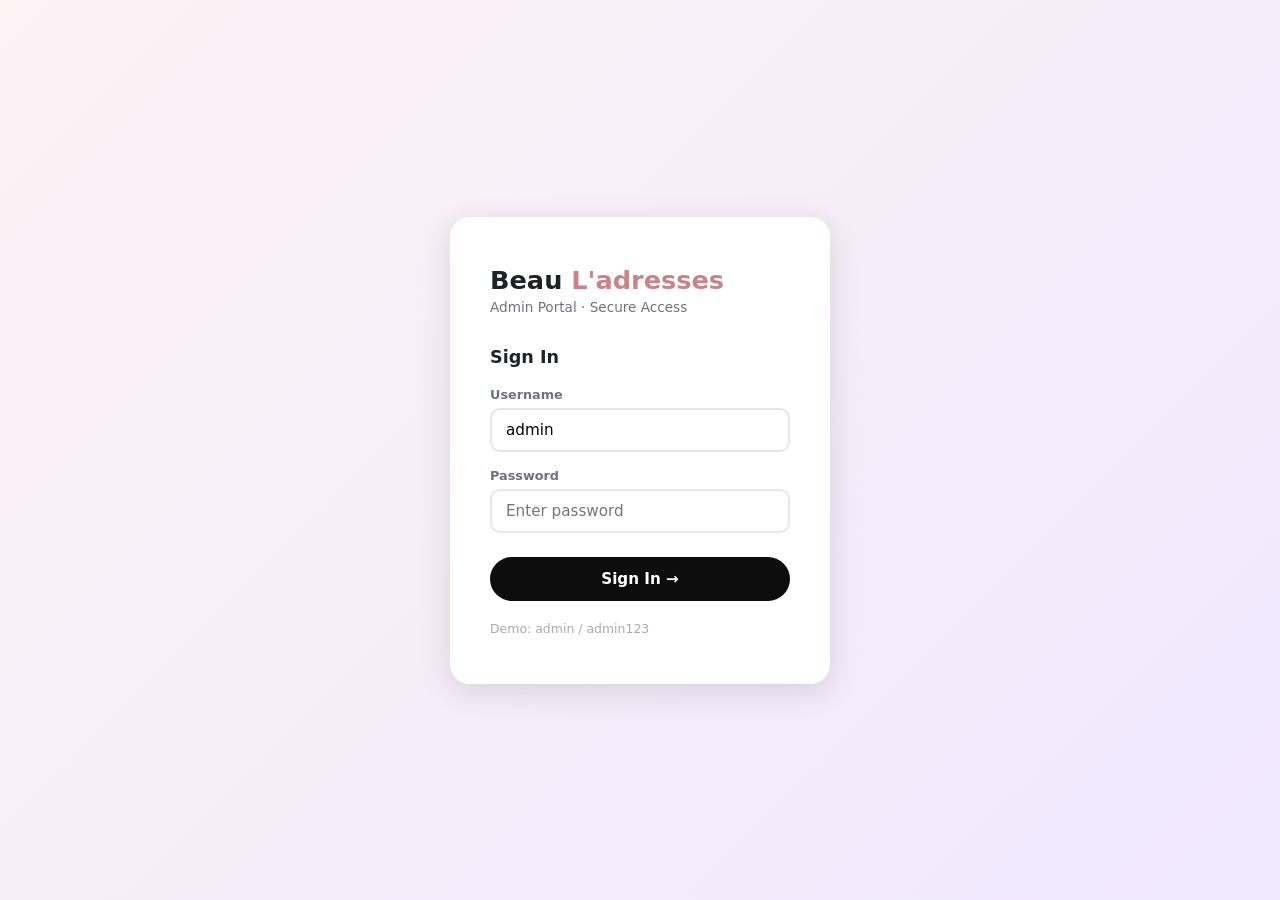
==== admin/index.html @ cbc6206e "Add Settings panel, CSV export, order search, low stock banner, change password" ====
<!DOCTYPE html>
<html lang="en">
<head>
  <meta charset="UTF-8"/>
  <meta name="viewport" content="width=device-width, initial-scale=1.0"/>
  <title>Admin Portal — Beau L'adresses</title>
  <link rel="stylesheet" href="css/admin.css"/>
</head>
<body>

<!-- ═══ LOGIN SCREEN ═════════════════════════════════════════════ -->
<div class="login-screen" id="loginScreen">
  <div class="login-card">
    <div class="login-logo">Beau <span>L'adresses</span></div>
    <div class="login-sub">Admin Portal · Secure Access</div>
    <h2>Sign In</h2>
    <div class="form-row">
      <label>Username</label>
      <input type="text" id="loginUser" placeholder="admin" value="admin"/>
    </div>
    <div class="form-row">
      <label>Password</label>
      <input type="password" id="loginPass" placeholder="Enter password" onkeydown="if(event.key==='Enter')doLogin()"/>
    </div>
    <button class="btn-login" onclick="doLogin()">Sign In →</button>
    <p class="login-err" id="loginErr">❌ Invalid credentials. Try again.</p>
    <p style="margin-top:20px;font-size:.78rem;color:#aaa;">Demo: admin / admin123</p>
  </div>
</div>

<!-- ═══ ADMIN LAYOUT ══════════════════════════════════════════════ -->
<div class="admin-layout" id="adminLayout">

  <!-- Sidebar -->
  <aside class="sidebar">
    <div class="sidebar-logo">
      <span class="text">Beau <span>L'adresses</span></span>
      <span class="admin-badge text">Admin Portal</span>
    </div>
    <nav class="sidebar-nav">
      <div class="nav-item active" data-panel="dashboard" onclick="switchPanel('dashboard',this)">
        <span class="nav-icon">📊</span><span>Dashboard</span>
      </div>
      <div class="nav-item" data-panel="analytics" onclick="switchPanel('analytics',this)">
        <span class="nav-icon">📈</span><span>Analytics</span>
      </div>
      <div class="nav-item" data-panel="collections" onclick="switchPanel('collections',this)">
        <span class="nav-icon">🗂️</span><span>Collections</span>
      </div>
      <div class="nav-item" data-panel="products" onclick="switchPanel('products',this)">
        <span class="nav-icon">👗</span><span>Products</span>
      </div>
      <div class="nav-item" data-panel="stock" onclick="switchPanel('stock',this)">
        <span class="nav-icon">📦</span><span>Stock Manager</span>
      </div>
      <div class="nav-item" data-panel="orders" onclick="switchPanel('orders',this)">
        <span class="nav-icon">🧾</span><span>Orders</span>
      </div>
      <div class="nav-item" data-panel="customers" onclick="switchPanel('customers',this)">
        <span class="nav-icon">👥</span><span>Customers</span>
      </div>
      <div class="nav-item" data-panel="settings" onclick="switchPanel('settings',this)">
        <span class="nav-icon">⚙️</span><span>Settings</span>
      </div>
    </nav>
    <div class="sidebar-footer">
      <a href="../store/index.html" target="_blank"><span>🛍️</span><span class="text"> View Store</span></a>
      <br/><br/>
      <a href="#" onclick="doLogout()"><span>🚪</span><span class="text"> Log Out</span></a>
    </div>
  </aside>

  <!-- Main Content -->
  <main class="main-content">

    <!-- ── DASHBOARD ── -->
    <div class="section-panel active" id="panel-dashboard">
      <div class="page-header">
        <div>
          <h1>Dashboard</h1>
          <p>Welcome back! Here's what's happening today.</p>
        </div>
        <span id="dashDate" style="font-size:.85rem;color:#888;"></span>
      </div>
      <div id="dashLowStockBanner"></div>
      <div class="stats-grid" id="statsGrid"></div>
      <div style="display:grid;grid-template-columns:1fr 1fr;gap:24px;">
        <div class="card">
          <div class="card-header"><h2>Recent Orders</h2></div>
          <div class="card-body" id="recentOrdersList"></div>
        </div>
        <div class="card">
          <div class="card-header"><h2>Low / Out of Stock Alert</h2></div>
          <div class="card-body" id="lowStockList"></div>
        </div>
      </div>
    </div>

    <!-- ── COLLECTIONS ── -->
    <div class="section-panel" id="panel-collections">
      <div class="page-header">
        <div>
          <h1>Collections</h1>
          <p>Manage your curated collections.</p>
        </div>
        <button class="btn btn-primary" onclick="openAddCollectionModal()">+ New Collection</button>
      </div>
      <div class="col-grid" id="collectionsAdminGrid"></div>
    </div>

    <!-- ── PRODUCTS ── -->
    <div class="section-panel" id="panel-products">
      <div class="page-header">
        <div>
          <h1>Products</h1>
          <p>Manage all items in your store.</p>
        </div>
        <button class="btn btn-primary" onclick="openAddProductModal()">+ Add Product</button>
      </div>
      <div class="card">
        <div class="card-header">
          <h2>All Products</h2>
          <div style="display:flex;gap:8px;align-items:center;">
            <select id="productFilterCol" onchange="renderProductsTable()" style="padding:7px 10px;border:1px solid var(--border);border-radius:7px;font-size:.85rem;">
              <option value="all">All Collections</option>
            </select>
            <input type="text" id="productSearch" oninput="renderProductsTable()" placeholder="Search…" style="padding:7px 12px;border:1px solid var(--border);border-radius:7px;font-size:.85rem;width:160px;"/>
          </div>
        </div>
        <div class="card-body" style="padding:0;">
          <table>
            <thead><tr>
              <th>Image</th><th>Name</th><th>Collection</th><th>Price</th><th>Stock</th><th>Status</th><th>Actions</th>
            </tr></thead>
            <tbody id="productsTableBody"></tbody>
          </table>
        </div>
      </div>
    </div>

    <!-- ── STOCK MANAGER ── -->
    <div class="section-panel" id="panel-stock">
      <div class="page-header">
        <div>
          <h1>Stock Manager</h1>
          <p>Update stock levels or remove out-of-stock items.</p>
        </div>
        <button class="btn btn-danger" onclick="removeAllOutOfStock()">🗑 Remove All Out-of-Stock</button>
      </div>
      <div class="card" style="margin-bottom:20px;">
        <div class="card-header"><h2>⚠️ Out of Stock Items</h2></div>
        <div class="card-body" style="padding:0;">
          <table>
            <thead><tr><th>Image</th><th>Name</th><th>Collection</th><th>Price</th><th>Action</th></tr></thead>
            <tbody id="oosTableBody"></tbody>
          </table>
        </div>
      </div>
      <div class="card">
        <div class="card-header"><h2>All Stock Levels</h2></div>
        <div class="card-body" style="padding:0;">
          <table>
            <thead><tr><th>Name</th><th>Collection</th><th>Stock</th><th>Status</th><th>Update</th></tr></thead>
            <tbody id="stockTableBody"></tbody>
          </table>
        </div>
      </div>
    </div>

    <!-- ── ANALYTICS ── -->
    <div class="section-panel" id="panel-analytics">
      <div class="page-header">
        <div><h1>Analytics</h1><p>Track your store performance.</p></div>
      </div>
      <!-- Revenue summary cards -->
      <div class="stats-grid" id="analyticsStats"></div>
      <div style="display:grid;grid-template-columns:1fr 1fr;gap:24px;margin-bottom:24px;">
        <!-- Revenue bar chart -->
        <div class="card">
          <div class="card-header"><h2>📅 Revenue by Collection</h2></div>
          <div class="card-body">
            <div id="revenueChart" style="width:100%;"></div>
          </div>
        </div>
        <!-- Payment method pie -->
        <div class="card">
          <div class="card-header"><h2>💳 Payment Methods</h2></div>
          <div class="card-body">
            <div id="paymentChart" style="display:flex;flex-direction:column;gap:10px;"></div>
          </div>
        </div>
      </div>
      <!-- Top products -->
      <div class="card">
        <div class="card-header"><h2>🏆 Top Selling Products</h2></div>
        <div class="card-body" style="padding:0;">
          <table>
            <thead><tr><th>Image</th><th>Product</th><th>Collection</th><th>Units Sold</th><th>Revenue</th><th>Rank</th></tr></thead>
            <tbody id="topProductsBody"></tbody>
          </table>
        </div>
      </div>
    </div>

    <!-- ── ORDERS ── -->
    <div class="section-panel" id="panel-orders">
      <div class="page-header">
        <div><h1>Orders</h1><p>Manage and update order statuses.</p></div>
        <div style="display:flex;gap:8px;align-items:center;flex-wrap:wrap;">
          <input type="text" id="orderSearch" oninput="renderOrdersTable()" placeholder="Search by name, phone, Order ID…" style="padding:7px 12px;border:1px solid var(--border);border-radius:7px;font-size:.85rem;width:220px;"/>
          <select id="orderStatusFilter" onchange="renderOrdersTable()" style="padding:7px 12px;border:1px solid var(--border);border-radius:7px;font-size:.85rem;">
            <option value="all">All Statuses</option>
            <option value="Confirmed">Confirmed</option>
            <option value="Processing">Processing</option>
            <option value="Shipped">Shipped</option>
            <option value="Delivered">Delivered</option>
            <option value="Cancelled">Cancelled</option>
          </select>
          <button class="btn btn-success btn-sm" onclick="exportOrdersCSV()" style="white-space:nowrap;">⬇ Export CSV</button>
        </div>
      </div>
      <!-- Order status summary -->
      <div id="orderStatusCards" style="display:grid;grid-template-columns:repeat(5,1fr);gap:12px;margin-bottom:24px;"></div>
      <div class="card">
        <div class="card-header">
          <h2>Order History</h2>
          <span id="orderCount" style="font-size:.82rem;color:var(--muted);"></span>
        </div>
        <div class="card-body" style="padding:0;">
          <table>
            <thead><tr><th>Order ID</th><th>Customer</th><th>Date</th><th>Items</th><th>Payment</th><th>Total</th><th>Status</th><th>Actions</th></tr></thead>
            <tbody id="ordersTableBody"></tbody>
          </table>
        </div>
      </div>
    </div>

    <!-- ── CUSTOMERS ── -->
    <div class="section-panel" id="panel-customers">
      <div class="page-header">
        <div><h1>Customers</h1><p>All customers who have placed orders.</p></div>
      </div>
      <!-- Customer stats -->
      <div style="display:grid;grid-template-columns:repeat(3,1fr);gap:16px;margin-bottom:24px;" id="customerStats"></div>
      <div class="card">
        <div class="card-header">
          <h2>Customer List</h2>
          <input type="text" id="customerSearch" oninput="renderCustomers()" placeholder="Search by name or email…" style="padding:7px 12px;border:1px solid var(--border);border-radius:7px;font-size:.85rem;width:220px;"/>
        </div>
        <div class="card-body" style="padding:0;">
          <table>
            <thead><tr><th>Name</th><th>Email</th><th>Phone</th><th>City</th><th>Orders</th><th>Total Spent</th><th>Last Order</th></tr></thead>
            <tbody id="customersTableBody"></tbody>
          </table>
        </div>
      </div>
    </div>

    <!-- ── SETTINGS ── -->
    <div class="section-panel" id="panel-settings">
      <div class="page-header">
        <div><h1>Settings</h1><p>Manage your store configuration and account.</p></div>
      </div>

      <!-- Low Stock Alert Banner -->
      <div id="settingsLowStockBanner"></div>

      <div style="display:grid;grid-template-columns:1fr 1fr;gap:24px;">

        <!-- Store Info -->
        <div class="card">
          <div class="card-header"><h2>🏪 Store Information</h2></div>
          <div class="card-body">
            <div class="fld"><label>Store Name</label><input type="text" id="setStoreName" placeholder="Beau L'adresses"/></div>
            <div class="fld"><label>Store Tagline</label><input type="text" id="setTagline" placeholder="Curated fashion for the modern woman"/></div>
            <div class="fld"><label>Contact Email</label><input type="email" id="setEmail" placeholder="hello@beauladresses.com"/></div>
            <div class="fld"><label>Contact Phone</label><input type="tel" id="setPhone" placeholder="+91 98765 43210"/></div>
            <div class="fld"><label>Location / City</label><input type="text" id="setCity" placeholder="Mumbai, India"/></div>
            <button class="btn btn-primary" onclick="saveStoreSettings()" style="width:100%;margin-top:4px;">💾 Save Store Info</button>
          </div>
        </div>

        <!-- Payment Settings -->
        <div class="card">
          <div class="card-header"><h2>💳 Payment Settings</h2></div>
          <div class="card-body">
            <div class="fld"><label>UPI ID</label><input type="text" id="setUpiId" placeholder="yourname@upi"/></div>
            <div class="fld"><label>UPI Display Name</label><input type="text" id="setUpiName" placeholder="Beau Ladresses"/></div>
            <div class="fld" style="margin-top:8px;">
              <label>Current QR Preview</label>
              <div style="text-align:center;margin-top:8px;">
                <div style="background:#fff;border:2px solid var(--border);border-radius:10px;padding:12px;display:inline-block;">
                  <img id="settingsQR" src="" style="width:140px;height:140px;" alt="UPI QR"/>
                </div>
                <p style="font-size:.75rem;color:var(--muted);margin-top:6px;">QR updates when you save</p>
              </div>
            </div>
            <button class="btn btn-primary" onclick="savePaymentSettings()" style="width:100%;margin-top:4px;">💾 Save Payment Info</button>
          </div>
        </div>

        <!-- Change Password -->
        <div class="card">
          <div class="card-header"><h2>🔐 Change Password</h2></div>
          <div class="card-body">
            <div class="fld"><label>Current Password</label><input type="password" id="setPwdCurrent" placeholder="Enter current password"/></div>
            <div class="fld"><label>New Password</label><input type="password" id="setPwdNew" placeholder="Enter new password (min 6 chars)"/></div>
            <div class="fld"><label>Confirm New Password</label><input type="password" id="setPwdConfirm" placeholder="Repeat new password"/></div>
            <button class="btn btn-primary" onclick="changePassword()" style="width:100%;margin-top:4px;">🔐 Update Password</button>
          </div>
        </div>

        <!-- Danger Zone -->
        <div class="card" style="border:2px solid #fee2e2;">
          <div class="card-header" style="background:#fff5f5;"><h2 style="color:#dc2626;">⚠️ Danger Zone</h2></div>
          <div class="card-body">
            <p style="font-size:.88rem;color:#555;margin-bottom:16px;line-height:1.6;">These actions are permanent and cannot be undone. Use with caution.</p>
            <div style="display:flex;flex-direction:column;gap:10px;">
              <button class="btn btn-danger" style="width:100%;justify-content:center;" onclick="confirmClearOrders()">🗑 Clear All Orders</button>
              <button class="btn btn-danger" style="width:100%;justify-content:center;" onclick="confirmResetStore()">⚡ Reset Entire Store Data</button>
            </div>
          </div>
        </div>

      </div>
    </div>

  </main>
</div>

<!-- ═══ MODALS ════════════════════════════════════════════════════ -->

<!-- Add/Edit Collection Modal -->
<div class="modal-backdrop" id="collectionModal">
  <div class="modal-panel">
    <div class="modal-head">
      <h3 id="colModalTitle">New Collection</h3>
      <button onclick="closeModal('collectionModal')" style="font-size:1.4rem;">✕</button>
    </div>
    <div class="modal-body">
      <input type="hidden" id="colId"/>
      <div class="fld"><label>Collection Name *</label><input type="text" id="colName" placeholder="e.g. Winter Warmth"/></div>
      <div class="fld"><label>Description *</label><textarea id="colDesc" placeholder="Brief description of this collection…"></textarea></div>
      <div class="fld"><label>Cover Image URL *</label><input type="url" id="colImg" placeholder="https://images.unsplash.com/…"/></div>
      <div id="colImgPreview" style="margin-top:8px;display:none;"><img style="width:100%;height:160px;object-fit:cover;border-radius:8px;" id="colImgPreviewImg"/></div>
    </div>
    <div class="modal-foot">
      <button class="btn" onclick="closeModal('collectionModal')">Cancel</button>
      <button class="btn btn-primary" onclick="saveCollection()">Save Collection</button>
    </div>
  </div>
</div>

<!-- Add/Edit Product Modal -->
<div class="modal-backdrop" id="productModal">
  <div class="modal-panel">
    <div class="modal-head">
      <h3 id="prodModalTitle">Add Product</h3>
      <button onclick="closeModal('productModal')" style="font-size:1.4rem;">✕</button>
    </div>
    <div class="modal-body">
      <input type="hidden" id="prodId"/>
      <div style="display:grid;grid-template-columns:1fr 1fr;gap:12px;">
        <div class="fld"><label>Product Name *</label><input type="text" id="prodName"/></div>
        <div class="fld"><label>Collection *</label><select id="prodCollection"></select></div>
      </div>
      <div class="fld"><label>Description</label><textarea id="prodDesc"></textarea></div>
      <div style="display:grid;grid-template-columns:1fr 1fr;gap:12px;">
        <div class="fld"><label>Price (₹) *</label><input type="number" id="prodPrice" placeholder="e.g. 2999"/></div>
        <div class="fld"><label>Stock Qty *</label><input type="number" id="prodStock" placeholder="e.g. 10"/></div>
      </div>
      <div class="fld"><label>Image URL *</label><input type="url" id="prodImg" placeholder="https://…" oninput="previewProdImg()"/></div>
      <div id="prodImgPreview" style="display:none;margin-top:4px;"><img id="prodImgPreviewImg" style="width:100%;height:140px;object-fit:cover;border-radius:8px;"/></div>
      <div class="fld"><label>Available Sizes (comma-separated)</label><input type="text" id="prodSizes" placeholder="XS,S,M,L,XL"/></div>
    </div>
    <div class="modal-foot">
      <button class="btn" onclick="closeModal('productModal')">Cancel</button>
      <button class="btn btn-primary" onclick="saveProduct()">Save Product</button>
    </div>
  </div>
</div>

<!-- Order Detail Modal -->
<div class="modal-backdrop" id="orderDetailModal">
  <div class="modal-panel" style="max-width:600px;">
    <div class="modal-head">
      <h3>📋 Order Details</h3>
      <button onclick="closeModal('orderDetailModal')" style="font-size:1.4rem;">✕</button>
    </div>
    <div class="modal-body" id="orderDetailBody"></div>
    <div class="modal-foot">
      <div style="display:flex;gap:8px;align-items:center;flex:1;">
        <label style="font-size:.85rem;font-weight:600;">Update Status:</label>
        <select id="orderDetailStatusSel" style="padding:7px 10px;border:1px solid var(--border);border-radius:7px;font-size:.85rem;flex:1;"></select>
        <button class="btn btn-primary btn-sm" onclick="applyOrderDetailStatus()">✅ Update</button>
      </div>
      <button class="btn btn-sm" onclick="closeModal('orderDetailModal')" style="margin-left:8px;">Close</button>
    </div>
  </div>
</div>

<!-- Confirm Delete Modal -->
<div class="modal-backdrop" id="confirmModal">
  <div class="modal-panel" style="max-width:420px;">
    <div class="modal-head"><h3 id="confirmTitle">Confirm Action</h3><button onclick="closeModal('confirmModal')" style="font-size:1.4rem;">✕</button></div>
    <div class="modal-body"><p id="confirmMsg" style="color:#555;font-size:.95rem;line-height:1.6;"></p></div>
    <div class="modal-foot">
      <button class="btn" onclick="closeModal('confirmModal')">Cancel</button>
      <button class="btn btn-danger" id="confirmActionBtn">Confirm</button>
    </div>
  </div>
</div>

<!-- Toast -->
<div class="toast" id="adminToast"></div>

<script src="../store/js/data.js"></script>
<script src="js/admin.js"></script>
</body>
</html>
---- admin/css/admin.css ----
/* ─── Admin Portal Styles ──────────────────────────────────── */
*, *::before, *::after { box-sizing: border-box; margin: 0; padding: 0; }
:root {
  --sidebar-w: 240px;
  --black: #0d0d0d;
  --white: #ffffff;
  --bg: #f4f5f7;
  --surface: #ffffff;
  --pink: #e8b4b8;
  --pink-dark: #c9848a;
  --green: #16a34a;
  --red: #dc2626;
  --orange: #d97706;
  --blue: #2563eb;
  --border: #e5e7eb;
  --text: #1f2328;
  --muted: #6b7280;
  --font: 'Segoe UI', system-ui, sans-serif;
  --radius: 10px;
  --shadow: 0 1px 6px rgba(0,0,0,.08);
}
body { font-family: var(--font); background: var(--bg); color: var(--text); min-height: 100vh; }
a { text-decoration: none; color: inherit; }
button { cursor: pointer; font-family: var(--font); border: none; background: none; }
input, select, textarea { font-family: var(--font); }

/* ─── Login Screen ──────────────────────────────────────────── */
.login-screen { display: flex; align-items: center; justify-content: center; min-height: 100vh; background: linear-gradient(135deg, #fdf2f4 0%, #f0e8ff 100%); }
.login-card { background: var(--white); border-radius: 20px; padding: 48px 40px; width: 380px; box-shadow: 0 8px 32px rgba(0,0,0,.12); }
.login-logo { font-size: 1.6rem; font-weight: 800; margin-bottom: 4px; }
.login-logo span { color: var(--pink-dark); }
.login-sub { color: var(--muted); font-size: .85rem; margin-bottom: 32px; }
.login-card h2 { font-size: 1.1rem; font-weight: 700; margin-bottom: 20px; }
.form-row { margin-bottom: 16px; }
.form-row label { display: block; font-size: .8rem; font-weight: 600; margin-bottom: 6px; color: var(--muted); }
.form-row input { width: 100%; padding: 11px 14px; border: 2px solid var(--border); border-radius: var(--radius); font-size: .95rem; transition: border-color .2s; }
.form-row input:focus { outline: none; border-color: var(--black); }
.btn-login { width: 100%; padding: 13px; background: var(--black); color: #fff; border-radius: 50px; font-size: .95rem; font-weight: 700; margin-top: 8px; transition: background .2s; }
.btn-login:hover { background: #333; }
.login-err { color: var(--red); font-size: .82rem; margin-top: 10px; display: none; }

/* ─── Layout ─────────────────────────────────────────────────── */
.admin-layout { display: none; min-height: 100vh; }
.admin-layout.visible { display: flex; }

/* ─── Sidebar ────────────────────────────────────────────────── */
.sidebar { width: var(--sidebar-w); background: var(--black); display: flex; flex-direction: column; position: fixed; top: 0; left: 0; height: 100vh; z-index: 100; }
.sidebar-logo { padding: 24px 20px 20px; font-size: 1.1rem; font-weight: 800; color: var(--white); border-bottom: 1px solid #222; }
.sidebar-logo span { color: var(--pink); }
.sidebar-logo .admin-badge { display: block; font-size: .68rem; font-weight: 600; color: var(--pink); letter-spacing: 1.5px; text-transform: uppercase; margin-top: 2px; }
.sidebar-nav { flex: 1; padding: 16px 0; }
.nav-item { display: flex; align-items: center; gap: 12px; padding: 13px 20px; font-size: .88rem; font-weight: 500; color: #aaa; cursor: pointer; transition: all .15s; border-left: 3px solid transparent; }
.nav-item:hover { background: #1a1a1a; color: var(--white); }
.nav-item.active { background: #1a1a1a; color: var(--white); border-left-color: var(--pink); }
.nav-item .nav-icon { font-size: 1.1rem; width: 22px; text-align: center; }
.sidebar-footer { padding: 16px 20px; border-top: 1px solid #222; }
.sidebar-footer a { color: #888; font-size: .82rem; display: flex; align-items: center; gap: 8px; }
.sidebar-footer a:hover { color: var(--pink); }

/* ─── Main Content ───────────────────────────────────────────── */
.main-content { margin-left: var(--sidebar-w); flex: 1; padding: 32px; }
.page-header { display: flex; align-items: center; justify-content: space-between; margin-bottom: 28px; }
.page-header h1 { font-size: 1.5rem; font-weight: 800; }
.page-header p { color: var(--muted); font-size: .88rem; margin-top: 2px; }

/* ─── Stats Cards ────────────────────────────────────────────── */
.stats-grid { display: grid; grid-template-columns: repeat(4, 1fr); gap: 16px; margin-bottom: 28px; }
.stat-card { background: var(--surface); border-radius: var(--radius); padding: 20px; box-shadow: var(--shadow); display: flex; align-items: center; gap: 16px; }
.stat-icon { font-size: 2rem; width: 52px; height: 52px; border-radius: 12px; display: flex; align-items: center; justify-content: center; }
.stat-icon.pink { background: #fce7f3; }
.stat-icon.green { background: #dcfce7; }
.stat-icon.orange { background: #fef3c7; }
.stat-icon.red { background: #fee2e2; }
.stat-value { font-size: 1.6rem; font-weight: 800; line-height: 1; }
.stat-label { font-size: .8rem; color: var(--muted); margin-top: 2px; }

/* ─── Cards & Tables ─────────────────────────────────────────── */
.card { background: var(--surface); border-radius: var(--radius); box-shadow: var(--shadow); overflow: hidden; margin-bottom: 24px; }
.card-header { display: flex; align-items: center; justify-content: space-between; padding: 18px 22px; border-bottom: 1px solid var(--border); }
.card-header h2 { font-size: 1rem; font-weight: 700; }
.card-body { padding: 20px 22px; }
table { width: 100%; border-collapse: collapse; font-size: .88rem; }
th { text-align: left; padding: 10px 12px; font-size: .75rem; font-weight: 700; color: var(--muted); text-transform: uppercase; letter-spacing: .5px; border-bottom: 2px solid var(--border); }
td { padding: 12px 12px; border-bottom: 1px solid var(--border); vertical-align: middle; }
tr:last-child td { border-bottom: none; }
tr:hover td { background: var(--bg); }
.product-thumb { width: 44px; height: 44px; border-radius: 8px; object-fit: cover; }

/* ─── Badges ─────────────────────────────────────────────────── */
.badge { display: inline-block; padding: 3px 10px; border-radius: 50px; font-size: .72rem; font-weight: 700; }
.badge-green { background: #dcfce7; color: #15803d; }
.badge-red { background: #fee2e2; color: #b91c1c; }
.badge-orange { background: #fef3c7; color: #92400e; }
.badge-blue { background: #dbeafe; color: #1d4ed8; }

/* ─── Buttons ────────────────────────────────────────────────── */
.btn { display: inline-flex; align-items: center; gap: 6px; padding: 9px 18px; border-radius: 8px; font-size: .85rem; font-weight: 600; transition: all .15s; cursor: pointer; }
.btn-primary { background: var(--black); color: var(--white); }
.btn-primary:hover { background: #333; }
.btn-danger { background: #fee2e2; color: var(--red); }
.btn-danger:hover { background: var(--red); color: #fff; }
.btn-success { background: #dcfce7; color: var(--green); }
.btn-success:hover { background: var(--green); color: #fff; }
.btn-sm { padding: 5px 12px; font-size: .78rem; }
.btn-icon { padding: 7px; border-radius: 7px; }

/* ─── Modal ──────────────────────────────────────────────────── */
.modal-backdrop { position: fixed; inset: 0; background: rgba(0,0,0,.5); z-index: 1000; display: none; align-items: center; justify-content: center; padding: 20px; }
.modal-backdrop.open { display: flex; }
.modal-panel { background: var(--white); border-radius: 16px; width: 540px; max-width: 100%; max-height: 90vh; overflow-y: auto; }
.modal-head { display: flex; align-items: center; justify-content: space-between; padding: 20px 24px; border-bottom: 1px solid var(--border); }
.modal-head h3 { font-size: 1.05rem; font-weight: 700; }
.modal-body { padding: 24px; }
.modal-foot { padding: 16px 24px; border-top: 1px solid var(--border); display: flex; gap: 10px; justify-content: flex-end; }
.fld { margin-bottom: 16px; }
.fld label { display: block; font-size: .82rem; font-weight: 600; color: var(--muted); margin-bottom: 6px; }
.fld input, .fld select, .fld textarea { width: 100%; padding: 10px 12px; border: 2px solid var(--border); border-radius: 8px; font-size: .92rem; transition: border-color .2s; }
.fld input:focus, .fld select:focus, .fld textarea:focus { outline: none; border-color: var(--black); }
.fld textarea { resize: vertical; min-height: 80px; }

/* ─── Toast ──────────────────────────────────────────────────── */
.toast { position: fixed; bottom: 24px; right: 24px; background: var(--black); color: #fff; padding: 12px 20px; border-radius: 10px; font-size: .88rem; font-weight: 600; z-index: 9999; transform: translateY(80px); opacity: 0; transition: all .3s; pointer-events: none; }
.toast.show { transform: translateY(0); opacity: 1; }

/* ─── Section panels ─────────────────────────────────────────── */
.section-panel { display: none; }
.section-panel.active { display: block; }

/* ─── Stock indicator bar ────────────────────────────────────── */
.stock-bar { height: 6px; background: var(--border); border-radius: 3px; width: 80px; overflow: hidden; }
.stock-fill { height: 100%; border-radius: 3px; }

/* ─── Collection grid in admin ───────────────────────────────── */
.col-grid { display: grid; grid-template-columns: repeat(auto-fill, minmax(240px, 1fr)); gap: 16px; }
.col-card { background: var(--bg); border-radius: 12px; overflow: hidden; border: 1px solid var(--border); }
.col-card img { width: 100%; height: 140px; object-fit: cover; }
.col-card-body { padding: 14px; }
.col-card-body h4 { font-size: .95rem; font-weight: 700; margin-bottom: 4px; }
.col-card-body p { font-size: .8rem; color: var(--muted); margin-bottom: 12px; }
.col-card-actions { display: flex; gap: 8px; }

/* ─── Orders page ────────────────────────────────────────────── */
.order-badge { font-size: .78rem; }

/* ─── Responsive ─────────────────────────────────────────────── */
@media (max-width: 900px) {
  .stats-grid { grid-template-columns: repeat(2, 1fr); }
  .sidebar { width: 64px; }
  .sidebar-logo .text, .nav-item span, .sidebar-footer a span { display: none; }
  .main-content { margin-left: 64px; }
  .nav-item { justify-content: center; padding: 14px; }
  .nav-item .nav-icon { width: auto; }
}
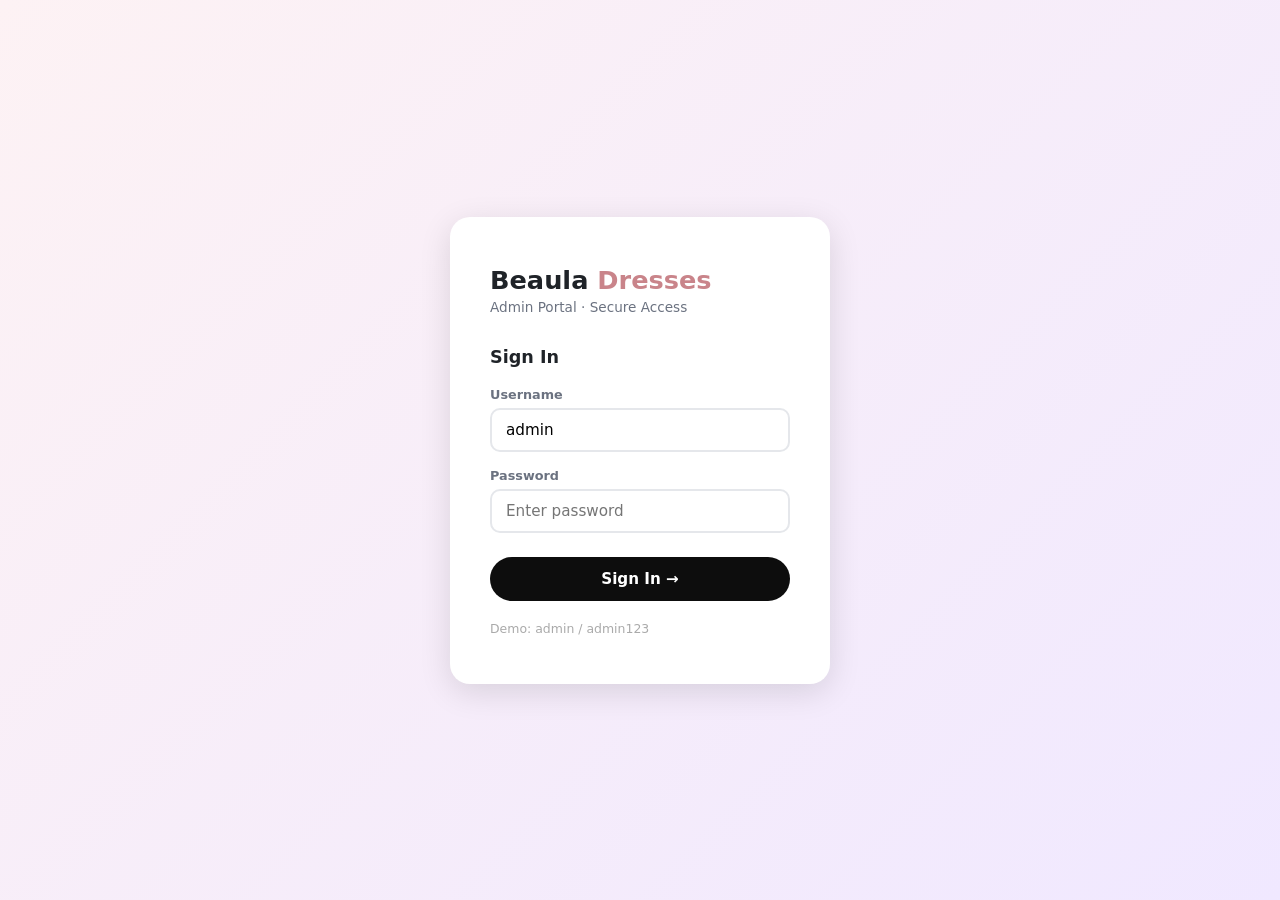
==== commit 07c81c73: "Rename brand: Beau L'adresses → Beaula Dresses across all files" ====
--- a/admin/index.html
+++ b/admin/index.html
@@ -3,7 +3,7 @@
 <head>
   <meta charset="UTF-8"/>
   <meta name="viewport" content="width=device-width, initial-scale=1.0"/>
-  <title>Admin Portal — Beau L'adresses</title>
+  <title>Admin Portal — Beaula Dresses</title>
   <link rel="stylesheet" href="css/admin.css"/>
 </head>
 <body>
@@ -11,7 +11,7 @@
 <!-- ═══ LOGIN SCREEN ═════════════════════════════════════════════ -->
 <div class="login-screen" id="loginScreen">
   <div class="login-card">
-    <div class="login-logo">Beau <span>L'adresses</span></div>
+    <div class="login-logo">Beaula <span>Dresses</span></div>
     <div class="login-sub">Admin Portal · Secure Access</div>
     <h2>Sign In</h2>
     <div class="form-row">
@@ -31,10 +31,50 @@
 <!-- ═══ ADMIN LAYOUT ══════════════════════════════════════════════ -->
 <div class="admin-layout" id="adminLayout">
 
+  <!-- ── TOP BAR ── -->
+  <header class="admin-topbar">
+    <div class="topbar-left">
+      <span class="topbar-greeting" id="topbarGreeting">Welcome, Admin 👋</span>
+      <span class="topbar-clock" id="topbarClock"></span>
+    </div>
+    <div class="topbar-right">
+      <!-- Store open/closed toggle -->
+      <div class="store-toggle">
+        <span class="store-toggle-label">Store:</span>
+        <label class="toggle-switch">
+          <input type="checkbox" id="storeOpenToggle" onchange="toggleStoreStatus(this.checked)" checked/>
+          <span class="toggle-slider"></span>
+        </label>
+        <span class="store-status-chip open" id="storeStatusChip">Open</span>
+      </div>
+      <!-- Bell notification button -->
+      <button class="bell-btn no-print" id="bellBtn" onclick="toggleNotifDropdown()" title="Notifications">
+        🔔
+        <span class="bell-dot" id="bellDot"></span>
+      </button>
+      <!-- Notification dropdown -->
+      <div class="notif-dropdown" id="notifDropdown">
+        <div class="notif-dd-head">
+          <h4>🔔 Notifications</h4>
+          <div style="display:flex;gap:8px;">
+            <button onclick="markAllNotifRead()" style="font-size:.75rem;color:var(--blue);font-weight:700;background:none;border:none;cursor:pointer;">Mark all read</button>
+            <button onclick="clearAllNotif()" style="font-size:.75rem;color:var(--red);font-weight:700;background:none;border:none;cursor:pointer;">Clear all</button>
+          </div>
+        </div>
+        <div class="notif-dd-body" id="notifDdBody">
+          <div class="notif-dd-empty">No notifications yet</div>
+        </div>
+        <div class="notif-dd-foot">
+          <button onclick="switchPanel('orders',document.querySelector('[data-panel=orders]'));closeNotifDropdown();" class="btn btn-sm btn-primary" style="flex:1;">View All Orders →</button>
+        </div>
+      </div>
+    </div>
+  </header>
+
   <!-- Sidebar -->
   <aside class="sidebar">
     <div class="sidebar-logo">
-      <span class="text">Beau <span>L'adresses</span></span>
+      <span class="text">Beaula <span>Dresses</span></span>
       <span class="admin-badge text">Admin Portal</span>
     </div>
     <nav class="sidebar-nav">
@@ -53,11 +93,18 @@
       <div class="nav-item" data-panel="stock" onclick="switchPanel('stock',this)">
         <span class="nav-icon">📦</span><span>Stock Manager</span>
       </div>
-      <div class="nav-item" data-panel="orders" onclick="switchPanel('orders',this)">
+      <div class="nav-item" data-panel="orders" onclick="switchPanel('orders',this)" id="navOrders">
         <span class="nav-icon">🧾</span><span>Orders</span>
+        <span id="orderNotifBadge" style="display:none;margin-left:auto;background:#ef4444;color:#fff;font-size:.65rem;font-weight:700;border-radius:50%;width:18px;height:18px;align-items:center;justify-content:center;flex-shrink:0;">0</span>
       </div>
       <div class="nav-item" data-panel="customers" onclick="switchPanel('customers',this)">
         <span class="nav-icon">👥</span><span>Customers</span>
+      </div>
+      <div class="nav-item" data-panel="coupons" onclick="switchPanel('coupons',this)">
+        <span class="nav-icon">🎟️</span><span>Coupons</span>
+      </div>
+      <div class="nav-item" data-panel="notifications" onclick="switchPanel('notifications',this)">
+        <span class="nav-icon">🔔</span><span>Notifications</span>
       </div>
       <div class="nav-item" data-panel="settings" onclick="switchPanel('settings',this)">
         <span class="nav-icon">⚙️</span><span>Settings</span>
@@ -83,10 +130,38 @@
         <span id="dashDate" style="font-size:.85rem;color:#888;"></span>
       </div>
       <div id="dashLowStockBanner"></div>
+      <!-- Quick action buttons -->
+      <div class="quick-actions" id="quickActions">
+        <div class="qa-btn" onclick="openAddProductModal();switchPanel('products',document.querySelector('[data-panel=products]'))">
+          <div class="qa-icon">➕</div><span>Add Product</span>
+        </div>
+        <div class="qa-btn" onclick="openAddCollectionModal();switchPanel('collections',document.querySelector('[data-panel=collections]'))">
+          <div class="qa-icon">🗂️</div><span>New Collection</span>
+        </div>
+        <div class="qa-btn" onclick="switchPanel('orders',document.querySelector('[data-panel=orders]'))">
+          <div class="qa-icon">🧾</div><span>View Orders</span>
+        </div>
+        <div class="qa-btn" onclick="switchPanel('stock',document.querySelector('[data-panel=stock]'))">
+          <div class="qa-icon">📦</div><span>Stock Manager</span>
+        </div>
+      </div>
       <div class="stats-grid" id="statsGrid"></div>
+      <!-- Revenue sparkline + today comparison -->
+      <div class="card" style="margin-bottom:24px;">
+        <div class="card-header">
+          <h2>📅 Revenue — Last 7 Days</h2>
+          <div id="todayVsYesterday" style="font-size:.82rem;color:var(--muted);"></div>
+        </div>
+        <div class="card-body">
+          <div id="revSparkline"></div>
+        </div>
+      </div>
       <div style="display:grid;grid-template-columns:1fr 1fr;gap:24px;">
         <div class="card">
-          <div class="card-header"><h2>Recent Orders</h2></div>
+          <div class="card-header">
+            <h2>Recent Orders</h2>
+            <button onclick="switchPanel('orders',document.querySelector('[data-panel=orders]'))" style="font-size:.78rem;color:var(--blue);font-weight:700;background:none;border:none;cursor:pointer;">View all →</button>
+          </div>
           <div class="card-body" id="recentOrdersList"></div>
         </div>
         <div class="card">
@@ -130,7 +205,7 @@
         <div class="card-body" style="padding:0;">
           <table>
             <thead><tr>
-              <th>Image</th><th>Name</th><th>Collection</th><th>Price</th><th>Stock</th><th>Status</th><th>Actions</th>
+              <th>Image</th><th>Name</th><th>Collection</th><th>Price</th><th>Stock</th><th>Status</th><th>Featured</th><th>Actions</th>
             </tr></thead>
             <tbody id="productsTableBody"></tbody>
           </table>
@@ -172,17 +247,14 @@
       <div class="page-header">
         <div><h1>Analytics</h1><p>Track your store performance.</p></div>
       </div>
-      <!-- Revenue summary cards -->
       <div class="stats-grid" id="analyticsStats"></div>
       <div style="display:grid;grid-template-columns:1fr 1fr;gap:24px;margin-bottom:24px;">
-        <!-- Revenue bar chart -->
         <div class="card">
           <div class="card-header"><h2>📅 Revenue by Collection</h2></div>
           <div class="card-body">
             <div id="revenueChart" style="width:100%;"></div>
           </div>
         </div>
-        <!-- Payment method pie -->
         <div class="card">
           <div class="card-header"><h2>💳 Payment Methods</h2></div>
           <div class="card-body">
@@ -190,7 +262,6 @@
           </div>
         </div>
       </div>
-      <!-- Top products -->
       <div class="card">
         <div class="card-header"><h2>🏆 Top Selling Products</h2></div>
         <div class="card-body" style="padding:0;">
@@ -219,8 +290,22 @@
           <button class="btn btn-success btn-sm" onclick="exportOrdersCSV()" style="white-space:nowrap;">⬇ Export CSV</button>
         </div>
       </div>
-      <!-- Order status summary -->
+      <!-- Order status summary cards -->
       <div id="orderStatusCards" style="display:grid;grid-template-columns:repeat(5,1fr);gap:12px;margin-bottom:24px;"></div>
+      <!-- Bulk action bar -->
+      <div class="bulk-bar" id="bulkBar">
+        <span id="bulkCountLabel">0 selected</span>
+        <select id="bulkStatusSel">
+          <option value="">— Change status to —</option>
+          <option value="Confirmed">📋 Confirmed</option>
+          <option value="Processing">⚙️ Processing</option>
+          <option value="Shipped">🚚 Shipped</option>
+          <option value="Delivered">✅ Delivered</option>
+          <option value="Cancelled">❌ Cancelled</option>
+        </select>
+        <button onclick="applyBulkStatus()" style="background:#c9848a;color:#fff;">✅ Apply</button>
+        <button onclick="clearBulkSelection()" style="background:#444;color:#fff;">✕ Clear</button>
+      </div>
       <div class="card">
         <div class="card-header">
           <h2>Order History</h2>
@@ -228,7 +313,10 @@
         </div>
         <div class="card-body" style="padding:0;">
           <table>
-            <thead><tr><th>Order ID</th><th>Customer</th><th>Date</th><th>Items</th><th>Payment</th><th>Total</th><th>Status</th><th>Actions</th></tr></thead>
+            <thead><tr>
+              <th><input type="checkbox" id="selectAllOrders" onchange="toggleSelectAllOrders(this.checked)" style="accent-color:#0d0d0d;"/></th>
+              <th>Order ID</th><th>Customer</th><th>Date</th><th>Items</th><th>Payment</th><th>Total</th><th>Status</th><th>Actions</th>
+            </tr></thead>
             <tbody id="ordersTableBody"></tbody>
           </table>
         </div>
@@ -240,7 +328,6 @@
       <div class="page-header">
         <div><h1>Customers</h1><p>All customers who have placed orders.</p></div>
       </div>
-      <!-- Customer stats -->
       <div style="display:grid;grid-template-columns:repeat(3,1fr);gap:16px;margin-bottom:24px;" id="customerStats"></div>
       <div class="card">
         <div class="card-header">
@@ -256,60 +343,116 @@
       </div>
     </div>
 
+    <!-- ── COUPONS ── -->
+    <div class="section-panel" id="panel-coupons">
+      <div class="page-header">
+        <div><h1>🎟️ Coupons &amp; Discounts</h1><p>Create and manage discount codes for your customers.</p></div>
+        <button class="btn btn-primary" onclick="openCouponModal()">+ New Coupon</button>
+      </div>
+      <div style="display:grid;grid-template-columns:repeat(4,1fr);gap:16px;margin-bottom:24px;" id="couponStats"></div>
+      <div class="card">
+        <div class="card-header">
+          <h2>All Coupons</h2>
+          <input type="text" id="couponSearch" oninput="renderCoupons()" placeholder="Search code…" style="padding:7px 12px;border:1px solid var(--border);border-radius:7px;font-size:.85rem;width:180px;"/>
+        </div>
+        <div class="card-body" style="padding:0;">
+          <table>
+            <thead><tr>
+              <th>Code</th><th>Type</th><th>Value</th><th>Min Order</th><th>Used / Max</th><th>Expiry</th><th>Status</th><th>Actions</th>
+            </tr></thead>
+            <tbody id="couponsTableBody"></tbody>
+          </table>
+        </div>
+      </div>
+    </div>
+
+    <!-- ── NOTIFICATIONS ── -->
+    <div class="section-panel" id="panel-notifications">
+      <div class="page-header">
+        <div><h1>🔔 Notifications</h1><p>All activity alerts — new orders, low stock, system events.</p></div>
+        <div style="display:flex;gap:8px;">
+          <button class="btn btn-sm btn-success" onclick="markAllNotifRead()">✅ Mark All Read</button>
+          <button class="btn btn-sm btn-danger" onclick="clearAllNotif()">🗑 Clear All</button>
+        </div>
+      </div>
+      <!-- Notification filter tabs -->
+      <div style="display:flex;gap:8px;margin-bottom:20px;" id="notifFilterTabs">
+        <button class="btn btn-primary btn-sm" onclick="renderNotificationsPanel('all',this)" data-filter="all">All</button>
+        <button class="btn btn-sm" style="background:var(--surface);" onclick="renderNotificationsPanel('order',this)" data-filter="order">🧾 Orders</button>
+        <button class="btn btn-sm" style="background:var(--surface);" onclick="renderNotificationsPanel('stock',this)" data-filter="stock">📦 Stock</button>
+        <button class="btn btn-sm" style="background:var(--surface);" onclick="renderNotificationsPanel('system',this)" data-filter="system">⚙️ System</button>
+      </div>
+      <div id="notifPanelBody"></div>
+    </div>
+
     <!-- ── SETTINGS ── -->
     <div class="section-panel" id="panel-settings">
       <div class="page-header">
         <div><h1>Settings</h1><p>Manage your store configuration and account.</p></div>
       </div>
-
-      <!-- Low Stock Alert Banner -->
       <div id="settingsLowStockBanner"></div>
-
+      <!-- Live store preview bar -->
+      <div style="background:#f0fdf4;border:2px solid #86efac;border-radius:12px;padding:14px 20px;margin-bottom:24px;display:flex;align-items:center;gap:16px;flex-wrap:wrap;">
+        <span style="font-size:.82rem;color:#166534;font-weight:600;">🌐 Currently saved in store:</span>
+        <span style="font-size:.85rem;color:#166534;"><strong id="previewStoreName">—</strong> · <span id="previewTagline" style="font-style:italic;"></span></span>
+        <span style="font-size:.82rem;background:#dcfce7;padding:3px 10px;border-radius:50px;color:#166534;"><strong>UPI:</strong> <span id="settingsUpiDisplay">—</span></span>
+        <span style="font-size:.82rem;background:#dcfce7;padding:3px 10px;border-radius:50px;color:#166534;"><strong>📞</strong> <span id="previewPhone">—</span></span>
+      </div>
       <div style="display:grid;grid-template-columns:1fr 1fr;gap:24px;">
-
         <!-- Store Info -->
         <div class="card">
-          <div class="card-header"><h2>🏪 Store Information</h2></div>
+          <div class="card-header">
+            <h2>🏪 Store Information</h2>
+            <span id="storeInfoSavedBadge" style="display:none;align-items:center;gap:5px;background:#dcfce7;color:#16a34a;padding:4px 12px;border-radius:50px;font-size:.78rem;font-weight:700;">✅ Saved!</span>
+          </div>
           <div class="card-body">
-            <div class="fld"><label>Store Name</label><input type="text" id="setStoreName" placeholder="Beau L'adresses"/></div>
-            <div class="fld"><label>Store Tagline</label><input type="text" id="setTagline" placeholder="Curated fashion for the modern woman"/></div>
+            <div class="fld"><label>Store Name</label><input type="text" id="setStoreName" placeholder="Beaula Dresses" oninput="livePreviewStore()"/></div>
+            <div class="fld"><label>Store Tagline</label><input type="text" id="setTagline" placeholder="Curated fashion for the modern woman" oninput="livePreviewStore()"/></div>
             <div class="fld"><label>Contact Email</label><input type="email" id="setEmail" placeholder="hello@beauladresses.com"/></div>
-            <div class="fld"><label>Contact Phone</label><input type="tel" id="setPhone" placeholder="+91 98765 43210"/></div>
+            <div class="fld"><label>Contact Phone</label><input type="tel" id="setPhone" placeholder="+91 98765 43210" oninput="document.getElementById('previewPhone').textContent=this.value||'—'"/></div>
             <div class="fld"><label>Location / City</label><input type="text" id="setCity" placeholder="Mumbai, India"/></div>
-            <button class="btn btn-primary" onclick="saveStoreSettings()" style="width:100%;margin-top:4px;">💾 Save Store Info</button>
-          </div>
-        </div>
-
+            <button class="btn btn-primary" onclick="saveStoreSettings()" style="width:100%;margin-top:12px;">💾 Save Store Info</button>
+          </div>
+        </div>
         <!-- Payment Settings -->
         <div class="card">
-          <div class="card-header"><h2>💳 Payment Settings</h2></div>
+          <div class="card-header">
+            <h2>💳 Payment Settings</h2>
+            <span id="paymentSavedBadge" style="display:none;align-items:center;gap:5px;background:#dcfce7;color:#16a34a;padding:4px 12px;border-radius:50px;font-size:.78rem;font-weight:700;">✅ Saved!</span>
+          </div>
           <div class="card-body">
-            <div class="fld"><label>UPI ID</label><input type="text" id="setUpiId" placeholder="yourname@upi"/></div>
-            <div class="fld"><label>UPI Display Name</label><input type="text" id="setUpiName" placeholder="Beau Ladresses"/></div>
-            <div class="fld" style="margin-top:8px;">
-              <label>Current QR Preview</label>
+            <div class="fld">
+              <label>Current Active UPI ID</label>
+              <div style="background:#f0fdf4;border:2px solid #86efac;border-radius:8px;padding:10px 14px;font-weight:800;font-size:1rem;color:#166534;font-family:monospace;margin-bottom:4px;" id="currentUpiChip">—</div>
+              <p style="font-size:.74rem;color:var(--muted);">This is what customers pay to right now.</p>
+            </div>
+            <div class="fld"><label>New UPI ID</label><input type="text" id="setUpiId" placeholder="yourname@upi" oninput="updateSettingsQR(this.value,document.getElementById('setUpiName').value)"/></div>
+            <div class="fld"><label>UPI Display Name</label><input type="text" id="setUpiName" placeholder="Beaula Dresses"/></div>
+            <div class="fld" style="margin-top:4px;">
+              <label>QR Code Preview</label>
               <div style="text-align:center;margin-top:8px;">
                 <div style="background:#fff;border:2px solid var(--border);border-radius:10px;padding:12px;display:inline-block;">
                   <img id="settingsQR" src="" style="width:140px;height:140px;" alt="UPI QR"/>
                 </div>
-                <p style="font-size:.75rem;color:var(--muted);margin-top:6px;">QR updates when you save</p>
               </div>
             </div>
-            <button class="btn btn-primary" onclick="savePaymentSettings()" style="width:100%;margin-top:4px;">💾 Save Payment Info</button>
-          </div>
-        </div>
-
+            <button class="btn btn-primary" onclick="savePaymentSettings()" style="width:100%;margin-top:4px;">💾 Save &amp; Activate UPI ID</button>
+          </div>
+        </div>
         <!-- Change Password -->
         <div class="card">
-          <div class="card-header"><h2>🔐 Change Password</h2></div>
+          <div class="card-header"><h2>🔐 Change Admin Password</h2></div>
           <div class="card-body">
             <div class="fld"><label>Current Password</label><input type="password" id="setPwdCurrent" placeholder="Enter current password"/></div>
-            <div class="fld"><label>New Password</label><input type="password" id="setPwdNew" placeholder="Enter new password (min 6 chars)"/></div>
+            <div class="fld"><label>New Password</label><input type="password" id="setPwdNew" placeholder="New password (min 6 chars)"/></div>
             <div class="fld"><label>Confirm New Password</label><input type="password" id="setPwdConfirm" placeholder="Repeat new password"/></div>
-            <button class="btn btn-primary" onclick="changePassword()" style="width:100%;margin-top:4px;">🔐 Update Password</button>
-          </div>
-        </div>
-
+            <div id="pwdStrengthBar" style="height:5px;background:#e5e5e5;border-radius:3px;margin-top:6px;overflow:hidden;"><div id="pwdStrengthFill" style="height:100%;width:0;border-radius:3px;transition:width .3s;"></div></div>
+            <p id="pwdStrengthLabel" style="font-size:.75rem;color:var(--muted);margin-top:4px;"></p>
+            <button class="btn btn-primary" onclick="changePassword()" style="width:100%;margin-top:12px;">🔐 Update Password</button>
+            <div id="pwdOkMsg" style="display:none;margin-top:10px;background:#dcfce7;color:#16a34a;padding:9px 14px;border-radius:8px;font-size:.85rem;font-weight:600;">✅ Password changed successfully!</div>
+            <div id="pwdErrMsg" style="display:none;margin-top:10px;background:#fee2e2;color:#dc2626;padding:9px 14px;border-radius:8px;font-size:.85rem;font-weight:600;"></div>
+          </div>
+        </div>
         <!-- Danger Zone -->
         <div class="card" style="border:2px solid #fee2e2;">
           <div class="card-header" style="background:#fff5f5;"><h2 style="color:#dc2626;">⚠️ Danger Zone</h2></div>
@@ -317,15 +460,29 @@
             <p style="font-size:.88rem;color:#555;margin-bottom:16px;line-height:1.6;">These actions are permanent and cannot be undone. Use with caution.</p>
             <div style="display:flex;flex-direction:column;gap:10px;">
               <button class="btn btn-danger" style="width:100%;justify-content:center;" onclick="confirmClearOrders()">🗑 Clear All Orders</button>
+              <button class="btn btn-danger" style="width:100%;justify-content:center;" onclick="confirmClearNotifications()">🔔 Clear All Notifications</button>
               <button class="btn btn-danger" style="width:100%;justify-content:center;" onclick="confirmResetStore()">⚡ Reset Entire Store Data</button>
             </div>
           </div>
         </div>
-
       </div>
     </div>
 
   </main>
+</div>
+
+<!-- ═══ NEW ORDER POPUP ════════════════════════════════════════════ -->
+<div class="order-popup" id="orderPopup">
+  <div class="order-popup-icon">🛍️</div>
+  <div class="order-popup-content">
+    <p id="orderPopupTitle">New Order!</p>
+    <span id="orderPopupSub">—</span>
+    <div class="order-popup-actions">
+      <button class="order-popup-view" id="orderPopupViewBtn">View Order</button>
+      <button class="order-popup-dismiss" onclick="dismissOrderPopup()">Dismiss</button>
+    </div>
+  </div>
+  <button class="order-popup-close" onclick="dismissOrderPopup()">✕</button>
 </div>
 
 <!-- ═══ MODALS ════════════════════════════════════════════════════ -->
@@ -341,7 +498,18 @@
       <input type="hidden" id="colId"/>
       <div class="fld"><label>Collection Name *</label><input type="text" id="colName" placeholder="e.g. Winter Warmth"/></div>
       <div class="fld"><label>Description *</label><textarea id="colDesc" placeholder="Brief description of this collection…"></textarea></div>
-      <div class="fld"><label>Cover Image URL *</label><input type="url" id="colImg" placeholder="https://images.unsplash.com/…"/></div>
+      <div class="fld">
+        <label>Cover Image</label>
+        <div style="display:flex;gap:8px;margin-bottom:8px;">
+          <button type="button" id="colImgTabUrl" class="btn btn-sm btn-primary" onclick="setColImgTab('url')">🔗 URL</button>
+          <button type="button" id="colImgTabUpload" class="btn btn-sm btn-success" onclick="setColImgTab('upload')" style="background:#ede9fe;color:#5b21b6;">📁 Upload File</button>
+        </div>
+        <div id="colImgUrlArea"><input type="url" id="colImg" placeholder="https://images.unsplash.com/…"/></div>
+        <div id="colImgUploadArea" style="display:none;">
+          <input type="file" id="colImgFile" accept="image/*" onchange="handleColImgUpload(this)"/>
+          <p style="font-size:.74rem;color:var(--muted);margin-top:4px;">Max ~2MB recommended. Stored as base64.</p>
+        </div>
+      </div>
       <div id="colImgPreview" style="margin-top:8px;display:none;"><img style="width:100%;height:160px;object-fit:cover;border-radius:8px;" id="colImgPreviewImg"/></div>
     </div>
     <div class="modal-foot">
@@ -369,9 +537,24 @@
         <div class="fld"><label>Price (₹) *</label><input type="number" id="prodPrice" placeholder="e.g. 2999"/></div>
         <div class="fld"><label>Stock Qty *</label><input type="number" id="prodStock" placeholder="e.g. 10"/></div>
       </div>
-      <div class="fld"><label>Image URL *</label><input type="url" id="prodImg" placeholder="https://…" oninput="previewProdImg()"/></div>
+      <div class="fld">
+        <label>Product Image</label>
+        <div style="display:flex;gap:8px;margin-bottom:8px;">
+          <button type="button" id="imgTabUrl" class="btn btn-sm btn-primary" onclick="setImgTab('url')">🔗 URL</button>
+          <button type="button" id="imgTabUpload" class="btn btn-sm btn-success" onclick="setImgTab('upload')" style="background:#ede9fe;color:#5b21b6;">📁 Upload File</button>
+        </div>
+        <div id="imgUrlArea"><input type="url" id="prodImg" placeholder="https://…" oninput="previewProdImg()"/></div>
+        <div id="imgUploadArea" style="display:none;">
+          <input type="file" id="prodImgFile" accept="image/*" onchange="handleImgUpload(this)"/>
+          <p style="font-size:.74rem;color:var(--muted);margin-top:4px;">Max ~2MB recommended. Stored as base64.</p>
+        </div>
+      </div>
       <div id="prodImgPreview" style="display:none;margin-top:4px;"><img id="prodImgPreviewImg" style="width:100%;height:140px;object-fit:cover;border-radius:8px;"/></div>
       <div class="fld"><label>Available Sizes (comma-separated)</label><input type="text" id="prodSizes" placeholder="XS,S,M,L,XL"/></div>
+      <div class="fld" style="display:flex;align-items:center;gap:10px;">
+        <input type="checkbox" id="prodFeatured" style="width:18px;height:18px;accent-color:#0d0d0d;"/>
+        <label style="margin:0;font-weight:600;">⭐ Mark as Featured <span style="font-size:.75rem;color:var(--muted);font-weight:400;">(shown in store Featured section)</span></label>
+      </div>
     </div>
     <div class="modal-foot">
       <button class="btn" onclick="closeModal('productModal')">Cancel</button>
@@ -382,13 +565,16 @@
 
 <!-- Order Detail Modal -->
 <div class="modal-backdrop" id="orderDetailModal">
-  <div class="modal-panel" style="max-width:600px;">
+  <div class="modal-panel" style="max-width:640px;">
     <div class="modal-head">
       <h3>📋 Order Details</h3>
-      <button onclick="closeModal('orderDetailModal')" style="font-size:1.4rem;">✕</button>
+      <div style="display:flex;gap:8px;">
+        <button class="btn btn-sm no-print" style="background:#e0f2fe;color:#0369a1;font-weight:700;" onclick="printInvoice()">🖨 Print Invoice</button>
+        <button onclick="closeModal('orderDetailModal')" style="font-size:1.4rem;">✕</button>
+      </div>
     </div>
     <div class="modal-body" id="orderDetailBody"></div>
-    <div class="modal-foot">
+    <div class="modal-foot no-print">
       <div style="display:flex;gap:8px;align-items:center;flex:1;">
         <label style="font-size:.85rem;font-weight:600;">Update Status:</label>
         <select id="orderDetailStatusSel" style="padding:7px 10px;border:1px solid var(--border);border-radius:7px;font-size:.85rem;flex:1;"></select>
@@ -411,10 +597,63 @@
   </div>
 </div>
 
+<!-- Add/Edit Coupon Modal -->
+<div class="modal-backdrop" id="couponModal">
+  <div class="modal-panel" style="max-width:520px;">
+    <div class="modal-head">
+      <h3 id="couponModalTitle">New Coupon</h3>
+      <button onclick="closeModal('couponModal')" style="font-size:1.4rem;">✕</button>
+    </div>
+    <div class="modal-body">
+      <input type="hidden" id="cpnId"/>
+      <div style="display:grid;grid-template-columns:1fr 1fr;gap:12px;">
+        <div class="fld" style="grid-column:1/-1"><label>Coupon Code * <span style="font-size:.75rem;color:var(--muted);">(customers will type this)</span></label>
+          <input type="text" id="cpnCode" placeholder="e.g. SAVE20" style="text-transform:uppercase;" oninput="this.value=this.value.toUpperCase().replace(/\s/g,'')"/>
+        </div>
+        <div class="fld"><label>Discount Type *</label>
+          <select id="cpnType" onchange="updateCouponPreview()">
+            <option value="percent">Percentage (%) off</option>
+            <option value="flat">Flat Amount (₹) off</option>
+          </select>
+        </div>
+        <div class="fld"><label id="cpnValueLabel">Discount Value (%) *</label>
+          <input type="number" id="cpnValue" min="1" placeholder="e.g. 10" oninput="updateCouponPreview()"/>
+        </div>
+        <div class="fld"><label>Max Discount (₹) <span style="font-size:.72rem;color:var(--muted);">optional — for % type</span></label>
+          <input type="number" id="cpnMaxDiscount" min="0" placeholder="Leave blank = no cap"/>
+        </div>
+        <div class="fld"><label>Minimum Order (₹)</label>
+          <input type="number" id="cpnMinOrder" min="0" placeholder="0 = no minimum" value="0"/>
+        </div>
+        <div class="fld"><label>Max Uses</label>
+          <input type="number" id="cpnMaxUses" min="0" placeholder="0 = unlimited" value="0"/>
+        </div>
+        <div class="fld"><label>Expiry Date</label>
+          <input type="date" id="cpnExpiry"/>
+        </div>
+        <div class="fld" style="grid-column:1/-1"><label>Description *</label>
+          <input type="text" id="cpnDesc" placeholder="e.g. 10% off on all orders"/>
+        </div>
+        <div class="fld" style="grid-column:1/-1;display:flex;align-items:center;gap:10px;">
+          <input type="checkbox" id="cpnActive" checked style="width:18px;height:18px;accent-color:#0d0d0d;"/>
+          <label style="margin:0;font-weight:600;">Active (customers can use this coupon)</label>
+        </div>
+      </div>
+      <div id="couponPreview" style="margin-top:14px;background:#f0fdf4;border:2px solid #86efac;border-radius:10px;padding:12px 16px;font-size:.88rem;display:none;">
+        <strong>Preview:</strong> <span id="couponPreviewText"></span>
+      </div>
+    </div>
+    <div class="modal-foot">
+      <button class="btn" onclick="closeModal('couponModal')">Cancel</button>
+      <button class="btn btn-primary" onclick="saveCouponAdmin()">💾 Save Coupon</button>
+    </div>
+  </div>
+</div>
+
 <!-- Toast -->
 <div class="toast" id="adminToast"></div>
 
-<script src="../store/js/data.js"></script>
-<script src="js/admin.js"></script>
+<script src="../store/js/data.js?v=6"></script>
+<script src="js/admin.js?v=6"></script>
 </body>
 </html>
--- a/admin/css/admin.css
+++ b/admin/css/admin.css
@@ -40,15 +40,86 @@
 .login-err { color: var(--red); font-size: .82rem; margin-top: 10px; display: none; }
 
 /* ─── Layout ─────────────────────────────────────────────────── */
-.admin-layout { display: none; min-height: 100vh; }
+.admin-layout { display: none; min-height: 100vh; flex-direction: column; }
 .admin-layout.visible { display: flex; }
+
+/* ─── Top Bar ────────────────────────────────────────────────── */
+.admin-topbar {
+  position: fixed; top: 0; left: var(--sidebar-w); right: 0; height: 56px;
+  background: var(--white); border-bottom: 1px solid var(--border);
+  display: flex; align-items: center; justify-content: space-between;
+  padding: 0 28px; z-index: 90; gap: 16px;
+}
+.topbar-left { display: flex; align-items: center; gap: 16px; }
+.topbar-right { display: flex; align-items: center; gap: 12px; }
+.topbar-clock { font-size: .82rem; color: var(--muted); font-variant-numeric: tabular-nums; }
+.topbar-greeting { font-size: .88rem; font-weight: 700; color: var(--text); }
+
+/* Store open/close toggle */
+.store-toggle { display: flex; align-items: center; gap: 8px; }
+.store-toggle-label { font-size: .8rem; font-weight: 600; color: var(--muted); }
+.toggle-switch { position: relative; width: 42px; height: 22px; }
+.toggle-switch input { opacity: 0; width: 0; height: 0; }
+.toggle-slider { position: absolute; inset: 0; background: #ccc; border-radius: 22px; cursor: pointer; transition: .3s; }
+.toggle-slider:before { content: ''; position: absolute; width: 16px; height: 16px; left: 3px; top: 3px; background: #fff; border-radius: 50%; transition: .3s; }
+input:checked + .toggle-slider { background: var(--green); }
+input:checked + .toggle-slider:before { transform: translateX(20px); }
+.store-status-chip { font-size: .74rem; font-weight: 700; padding: 3px 10px; border-radius: 50px; }
+.store-status-chip.open { background: #dcfce7; color: #15803d; }
+.store-status-chip.closed { background: #fee2e2; color: #b91c1c; }
+
+/* Bell notification button */
+.bell-btn { position: relative; width: 38px; height: 38px; border-radius: 10px; background: var(--bg); display: flex; align-items: center; justify-content: center; font-size: 1.15rem; cursor: pointer; transition: background .15s; border: none; }
+.bell-btn:hover { background: #e9ebee; }
+.bell-dot { position: absolute; top: 6px; right: 6px; width: 9px; height: 9px; background: #ef4444; border-radius: 50%; border: 2px solid #fff; display: none; animation: bellPulse 1.5s infinite; }
+.bell-dot.active { display: block; }
+@keyframes bellPulse { 0%,100% { transform: scale(1); } 50% { transform: scale(1.3); } }
+
+/* Notification dropdown */
+.notif-dropdown {
+  position: absolute; top: 52px; right: 24px; width: 360px; max-height: 480px;
+  background: var(--white); border-radius: 14px; box-shadow: 0 8px 32px rgba(0,0,0,.14);
+  border: 1px solid var(--border); z-index: 9990; display: none; overflow: hidden;
+  flex-direction: column;
+}
+.notif-dropdown.open { display: flex; }
+.notif-dd-head { padding: 14px 18px; border-bottom: 1px solid var(--border); display: flex; align-items: center; justify-content: space-between; }
+.notif-dd-head h4 { font-size: .9rem; font-weight: 700; }
+.notif-dd-body { overflow-y: auto; flex: 1; }
+.notif-dd-empty { padding: 32px 20px; text-align: center; color: var(--muted); font-size: .88rem; }
+.notif-item { display: flex; align-items: flex-start; gap: 12px; padding: 12px 18px; border-bottom: 1px solid var(--border); cursor: pointer; transition: background .12s; }
+.notif-item:hover { background: var(--bg); }
+.notif-item.unread { background: #f0f7ff; border-left: 3px solid var(--blue); }
+.notif-item.unread:hover { background: #e0f0ff; }
+.notif-icon { font-size: 1.3rem; flex-shrink: 0; margin-top: 2px; }
+.notif-content p { font-size: .85rem; font-weight: 600; margin-bottom: 2px; line-height: 1.4; }
+.notif-content span { font-size: .75rem; color: var(--muted); }
+.notif-dd-foot { padding: 10px 18px; border-top: 1px solid var(--border); display: flex; gap: 8px; }
+
+/* New order popup toast */
+.order-popup {
+  position: fixed; bottom: 80px; right: 24px; width: 320px;
+  background: var(--white); border-radius: 14px; box-shadow: 0 8px 32px rgba(0,0,0,.18);
+  border-left: 4px solid var(--blue); padding: 16px 18px; z-index: 9998;
+  transform: translateX(360px); opacity: 0; transition: all .4s cubic-bezier(.4,0,.2,1);
+  display: flex; align-items: flex-start; gap: 12px;
+}
+.order-popup.show { transform: translateX(0); opacity: 1; }
+.order-popup-icon { font-size: 1.6rem; flex-shrink: 0; }
+.order-popup-content p { font-size: .9rem; font-weight: 700; margin-bottom: 4px; }
+.order-popup-content span { font-size: .8rem; color: var(--muted); }
+.order-popup-actions { display: flex; gap: 8px; margin-top: 10px; }
+.order-popup-actions button { flex: 1; padding: 7px; border-radius: 8px; font-size: .78rem; font-weight: 700; cursor: pointer; border: none; }
+.order-popup-view { background: var(--blue); color: #fff; }
+.order-popup-dismiss { background: var(--bg); color: var(--text); }
+.order-popup-close { position: absolute; top: 10px; right: 12px; font-size: 1rem; background: none; border: none; cursor: pointer; color: var(--muted); }
 
 /* ─── Sidebar ────────────────────────────────────────────────── */
 .sidebar { width: var(--sidebar-w); background: var(--black); display: flex; flex-direction: column; position: fixed; top: 0; left: 0; height: 100vh; z-index: 100; }
 .sidebar-logo { padding: 24px 20px 20px; font-size: 1.1rem; font-weight: 800; color: var(--white); border-bottom: 1px solid #222; }
 .sidebar-logo span { color: var(--pink); }
 .sidebar-logo .admin-badge { display: block; font-size: .68rem; font-weight: 600; color: var(--pink); letter-spacing: 1.5px; text-transform: uppercase; margin-top: 2px; }
-.sidebar-nav { flex: 1; padding: 16px 0; }
+.sidebar-nav { flex: 1; padding: 16px 0; overflow-y: auto; }
 .nav-item { display: flex; align-items: center; gap: 12px; padding: 13px 20px; font-size: .88rem; font-weight: 500; color: #aaa; cursor: pointer; transition: all .15s; border-left: 3px solid transparent; }
 .nav-item:hover { background: #1a1a1a; color: var(--white); }
 .nav-item.active { background: #1a1a1a; color: var(--white); border-left-color: var(--pink); }
@@ -58,10 +129,47 @@
 .sidebar-footer a:hover { color: var(--pink); }
 
 /* ─── Main Content ───────────────────────────────────────────── */
-.main-content { margin-left: var(--sidebar-w); flex: 1; padding: 32px; }
+.main-content { margin-left: var(--sidebar-w); margin-top: 56px; flex: 1; padding: 32px; }
 .page-header { display: flex; align-items: center; justify-content: space-between; margin-bottom: 28px; }
 .page-header h1 { font-size: 1.5rem; font-weight: 800; }
 .page-header p { color: var(--muted); font-size: .88rem; margin-top: 2px; }
+
+/* ─── Quick Action Buttons (dashboard) ──────────────────────── */
+.quick-actions { display: grid; grid-template-columns: repeat(4,1fr); gap: 12px; margin-bottom: 28px; }
+.qa-btn { background: var(--surface); border-radius: var(--radius); padding: 16px; box-shadow: var(--shadow); display: flex; flex-direction: column; align-items: center; gap: 8px; cursor: pointer; border: 2px solid transparent; transition: all .15s; text-align: center; }
+.qa-btn:hover { border-color: var(--pink); transform: translateY(-2px); }
+.qa-btn .qa-icon { font-size: 1.6rem; }
+.qa-btn span { font-size: .78rem; font-weight: 700; color: var(--muted); }
+
+/* ─── 7-day sparkline ────────────────────────────────────────── */
+.sparkline-bar { display: flex; align-items: flex-end; gap: 5px; height: 52px; }
+.sparkline-bar .bar { flex: 1; border-radius: 3px 3px 0 0; background: var(--pink); min-height: 4px; transition: height .4s; cursor: default; }
+.sparkline-bar .bar:hover { background: var(--pink-dark); }
+.sparkline-bar .bar.today { background: #0d0d0d; }
+
+/* ─── Order notes ────────────────────────────────────────────── */
+.order-notes-area { background: var(--bg); border-radius: 10px; padding: 14px; margin-top: 16px; }
+.order-notes-area label { font-size: .72rem; font-weight: 700; color: var(--muted); text-transform: uppercase; letter-spacing: 1px; display: block; margin-bottom: 8px; }
+.order-notes-area textarea { width: 100%; padding: 9px 12px; border: 2px solid var(--border); border-radius: 8px; font-size: .87rem; font-family: var(--font); resize: vertical; min-height: 68px; transition: border-color .2s; }
+.order-notes-area textarea:focus { outline: none; border-color: var(--black); }
+.order-notes-area .save-note-btn { margin-top: 8px; padding: 7px 16px; background: var(--black); color: #fff; border-radius: 8px; font-size: .82rem; font-weight: 700; }
+
+/* ─── Bulk select ────────────────────────────────────────────── */
+.bulk-bar { background: var(--black); color: #fff; border-radius: 10px; padding: 12px 18px; margin-bottom: 14px; display: none; align-items: center; gap: 14px; flex-wrap: wrap; }
+.bulk-bar.show { display: flex; }
+.bulk-bar span { font-size: .88rem; font-weight: 700; flex: 1; }
+.bulk-bar select { padding: 6px 10px; border-radius: 7px; border: none; font-size: .83rem; }
+.bulk-bar button { padding: 7px 16px; border-radius: 8px; font-size: .82rem; font-weight: 700; cursor: pointer; border: none; }
+
+/* ─── Print invoice styles (only active when printing) ──────── */
+@media print {
+  .admin-topbar, .sidebar, .modal-foot, .no-print { display: none !important; }
+  .main-content { margin: 0 !important; padding: 0 !important; }
+  .modal-backdrop { position: static !important; background: none !important; display: block !important; }
+  .modal-panel { box-shadow: none !important; width: 100% !important; max-height: none !important; }
+  body { background: #fff !important; }
+  #printInvoice { display: block !important; }
+}
 
 /* ─── Stats Cards ────────────────────────────────────────────── */
 .stats-grid { display: grid; grid-template-columns: repeat(4, 1fr); gap: 16px; margin-bottom: 28px; }
@@ -145,9 +253,12 @@
 /* ─── Responsive ─────────────────────────────────────────────── */
 @media (max-width: 900px) {
   .stats-grid { grid-template-columns: repeat(2, 1fr); }
+  .quick-actions { grid-template-columns: repeat(2, 1fr); }
   .sidebar { width: 64px; }
-  .sidebar-logo .text, .nav-item span, .sidebar-footer a span { display: none; }
+  .sidebar-logo .text, .nav-item span:not(.nav-icon), .sidebar-footer a span.text { display: none; }
   .main-content { margin-left: 64px; }
+  .admin-topbar { left: 64px; }
   .nav-item { justify-content: center; padding: 14px; }
   .nav-item .nav-icon { width: auto; }
-}
+  .notif-dropdown { right: 8px; width: calc(100vw - 16px); }
+}
